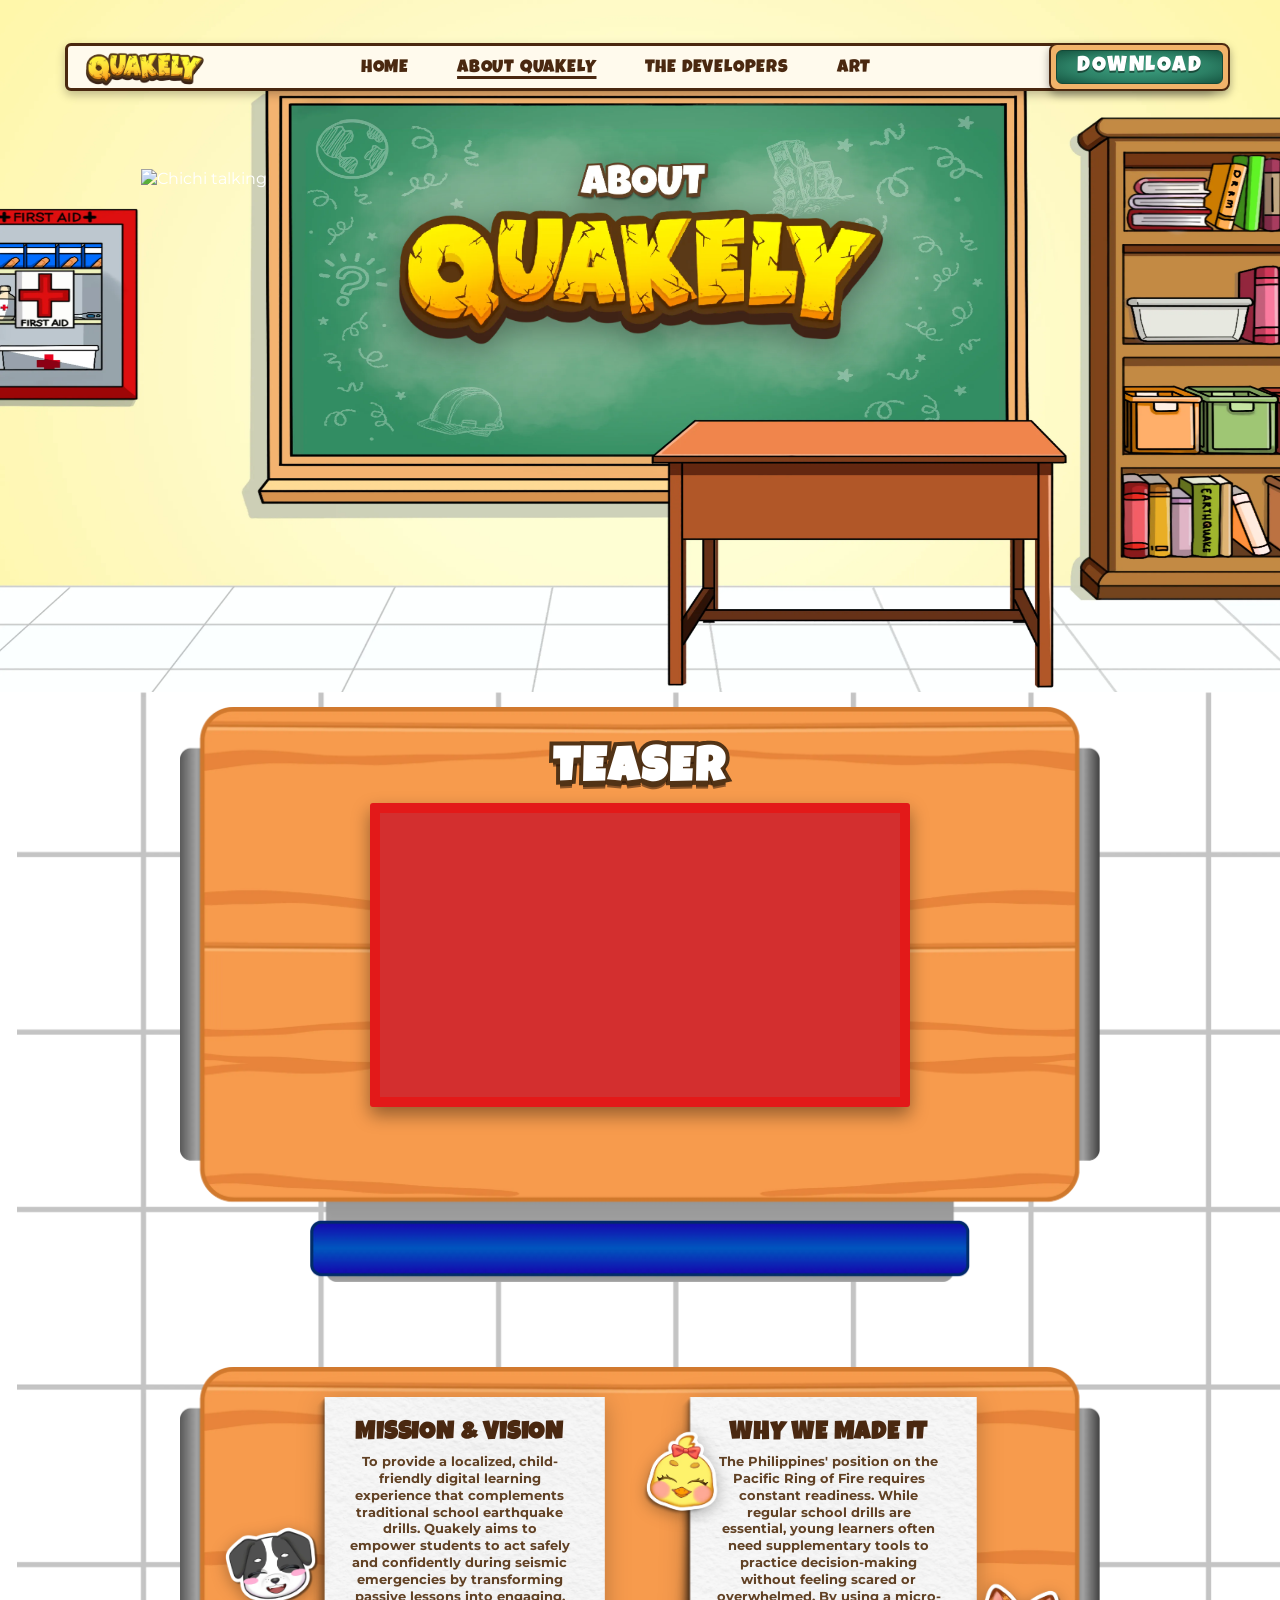
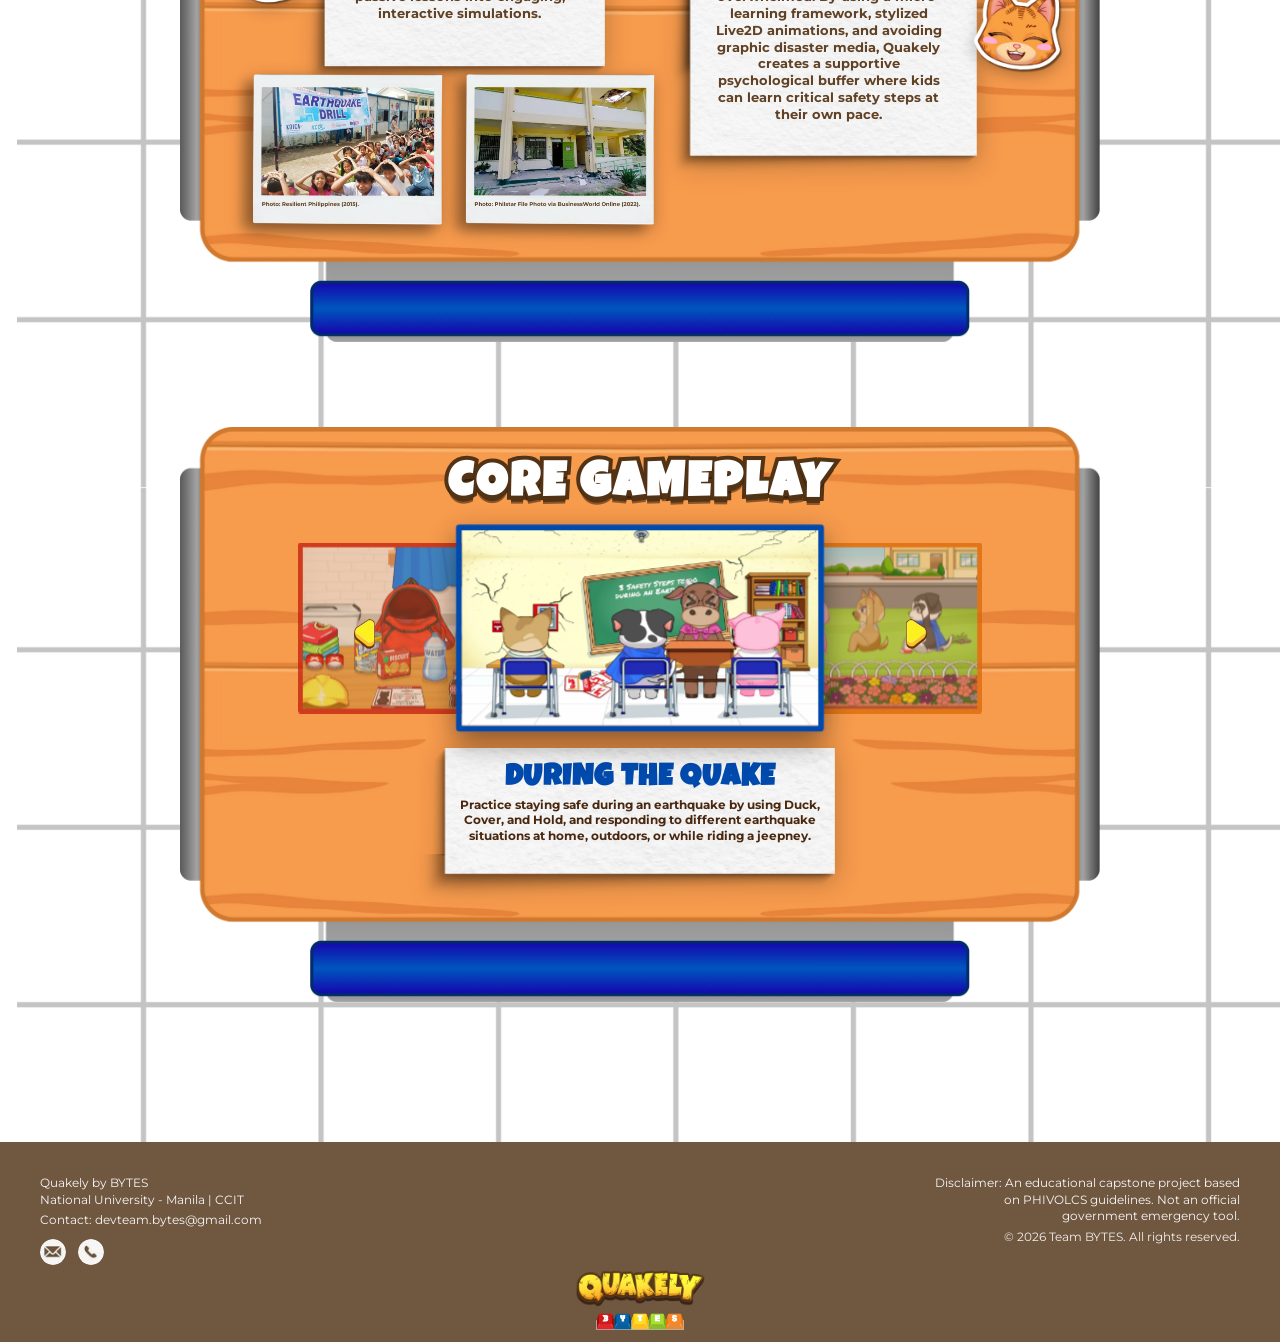
==== Quakely_Turnover/about.html @ 91055a4f "Flatten directory for turnover deployment" ====
<!doctype html>
<html lang="en">
  <head>
    <link rel="preload" as="image" href="About Assets/ABT FULL ART 4.webp" />
    <meta charset="utf-8" />
    <meta
      name="viewport"
      content="width=device-width, initial-scale=1.0, maximum-scale=1.0, user-scalable=no"
    />
    <title>About Quakely - Earthquake Safety Hero</title>
    <link rel="icon" type="image/png" href="Q LOGO 2.png" />

    <meta property="og:title" content="Learn more about Quakely!" />
    <meta
      property="og:image"
      content="https://quakelywebsite.vercel.app/Home%20Assets/HOME%20FULL%20ART%202.webp"
    />
    <meta
      property="og:url"
      content="https://quakelywebsite.vercel.app/about.html"
    />
    <meta property="og:type" content="website" />

    <link href="https://fonts.googleapis.com" rel="preconnect" />
    <link crossorigin="" href="https://fonts.gstatic.com" rel="preconnect" />
    <link
      href="https://fonts.googleapis.com/css2?family=Luckiest+Guy&family=Montserrat:ital,wght@0,400;0,500;0,700;0,800;1,400&display=swap"
      rel="stylesheet"
    />
    <link href="styles/about.css" rel="stylesheet" />
    <style>
      /* Nav logo + links hover */
      .nav-logo {
        display: inline-block;
        transition:
          translate 0.25s ease,
          filter 0.25s ease;
      }

      .nav-logo:hover {
        translate: 0 -2px;
        filter: brightness(1.08) drop-shadow(0 4px 10px rgba(0, 0, 0, 0.15));
      }

      .nav-links a {
        display: inline-block;
        transition:
          translate 0.2s ease,
          filter 0.2s ease;
      }

      .nav-links a:hover {
        translate: 0 -2px;
        filter: brightness(1.15);
      }

      .btn-download {
        display: inline-block;
        transition:
          translate 0.2s ease,
          filter 0.2s ease;
      }

      .btn-download:hover {
        translate: 0 -3px;
        filter: brightness(1.1);
      }

      /* Hero About logo hover (Chichi gif excluded) */
      .hero-abt-logo {
        position: relative;
        z-index: 2;
        cursor: pointer;
        transition:
          translate 0.25s ease,
          filter 0.25s ease;
      }

      .hero-abt-logo:hover {
        translate: 0 -4px;
        filter: brightness(1.08) drop-shadow(0 8px 18px rgba(0, 0, 0, 0.2));
      }

      /* Teaser video container hover */
      .red-video-container {
        transition:
          translate 0.25s ease,
          filter 0.25s ease;
        cursor: pointer;
      }

      .red-video-container:hover {
        translate: 0 -4px;
        filter: brightness(1.05) drop-shadow(0 8px 16px rgba(0, 0, 0, 0.2));
      }

      /* Mascot stickers hover */
      .sticker-paopao,
      .sticker-chichi,
      .sticker-ningning {
        transition:
          translate 0.25s ease,
          filter 0.25s ease;
        cursor: pointer;
      }

      .sticker-paopao:hover,
      .sticker-chichi:hover,
      .sticker-ningning:hover {
        translate: 0 -5px;
        filter: brightness(1.08) drop-shadow(0 6px 14px rgba(0, 0, 0, 0.18));
      }

      /* Paper cards hover (Mission/Vision, Why We Made It, Gameplay paper) */
      .paper-card,
      .gameplay-paper-wrapper {
        transition:
          translate 0.25s ease,
          filter 0.25s ease;
      }

      .paper-card:hover,
      .gameplay-paper-wrapper:hover {
        translate: 0 -4px;
        filter: brightness(1.04) drop-shadow(0 8px 16px rgba(0, 0, 0, 0.15));
      }

      /* Polaroid photos hover */
      .polaroids-row img {
        transition:
          translate 0.25s ease,
          filter 0.25s ease;
        cursor: pointer;
      }

      .polaroids-row img:hover {
        translate: 0 -4px;
        filter: brightness(1.06) drop-shadow(0 6px 12px rgba(0, 0, 0, 0.18));
      }

      /* Carousel arrows - press/keyboard feedback instead of hover (works on touch too) */
      .carousel-btn {
        transition:
          translate 0.15s ease,
          filter 0.15s ease;
      }

      /* Carousel cards - persistent highlight on the active card, press feedback on tap */
      .carousel-card {
        transition:
          transform 0.25s ease,
          box-shadow 0.25s ease;
        cursor: pointer;
      }

      .carousel-card:focus-visible {
        outline: 3px solid #ffd000;
        outline-offset: 2px;
      }

      /* Contact icons hover */
      .contact-icon-circle {
        transition:
          translate 0.2s ease,
          filter 0.2s ease;
      }

      .contact-icon-circle:hover {
        translate: 0 -3px;
        filter: brightness(1.1) drop-shadow(0 4px 8px rgba(0, 0, 0, 0.15));
      }
    </style>
  </head>
  <body>
    <div class="page-wrapper">
      <!-- Top Section -->
      <section class="section-art">
        <header class="navbar">
          <a class="nav-logo" href="index.html">
            <img
              alt="Quakely Logo"
              height="356"
              src="Home Assets/Quakely Primary Logo.webp"
              width="2000"
            />
          </a>
          <button aria-expanded="false" aria-label="Menu" id="resp-nav-toggle">
            ☰
          </button>

          <ul class="nav-links">
            <li><a href="index.html">HOME</a></li>
            <li><a class="active" href="about.html">ABOUT QUAKELY</a></li>
            <li><a href="devs.html">THE DEVELOPERS</a></li>
            <li><a href="art.html">ART</a></li>
            <li class="nav-download-item">
              <a class="btn-download" href="download.html">
                <span>DOWNLOAD</span>
              </a>
            </li>
          </ul>
        </header>
        <div class="hero-content-stage">
          <img
            alt="About Quakely Logo"
            class="hero-abt-logo"
            height="563"
            src="About Assets/ABT LOGO.webp"
            width="1369"
          />
          <img
            class="hero-chick-gif desktop-only"
            src="About Assets/chichi_point_talk.gif"
            alt="Chichi talking"
            width="720"
            height="1280"
          />
        </div>
      </section>
      <!--Floor Background -->
      <main class="floor-section">
        <!-- Table 1: Teaser Section -->
        <div class="table-board-unit">
          <img
            alt="Table and Chair Board"
            class="table-chair-bg"
            height="2369"
            loading="lazy"
            src="About Assets/TABLE AND CHAIR.webp"
            width="3791"
          />
          <div class="board-overlay-content">
            <h2 class="section-board-title title-teaser">TEASER</h2>
            <div class="red-video-container">
              <iframe
                loading="lazy"
                allow="
                  accelerometer;
                  autoplay;
                  clipboard-write;
                  encrypted-media;
                  gyroscope;
                  picture-in-picture;
                  web-share;
                "
                allowfullscreen=""
                frameborder="0"
                src="https://www.youtube.com/embed/n-upKyNUd9M"
                style="display: block; width: 100%; height: 100%; border: 0"
                title="Quakely Teaser"
              ></iframe>
            </div>
          </div>
        </div>
        <!-- Table 2 -->
        <div class="table-board-unit">
          <img
            alt="Table and Chair Board"
            class="table-chair-bg"
            height="2369"
            loading="lazy"
            src="About Assets/TABLE AND CHAIR.webp"
            width="3791"
          />
          <div class="board-overlay-content" style="padding-top: 20px">
            <div class="papers-layout-wrapper">
              <img
                alt="Paopao Mascot"
                class="sticker-paopao"
                height="572"
                loading="lazy"
                src="About Assets/PAOPAO STICKER.webp"
                width="591"
              />
              <img
                alt="Chichi Mascot"
                class="sticker-chichi"
                height="563"
                loading="lazy"
                src="About Assets/CHICHI STICKER.webp"
                width="569"
              />
              <img
                alt="Ningning Mascot"
                class="sticker-ningning"
                height="578"
                loading="lazy"
                src="About Assets/NINGNING STICKER.webp"
                width="575"
              />
              <div class="left-paper-column">
                <div class="paper-card">
                  <img
                    alt="Mission and Vision"
                    class="paper-short-img"
                    height="1266"
                    loading="lazy"
                    src="About Assets/WHITE PAPER SHORT.webp"
                    width="1266"
                  />
                  <div class="paper-text-overlay overlay-left">
                    <h3 class="paper-heading">MISSION & VISION</h3>
                    <p class="paper-text">
                      To provide a localized, child-friendly digital learning
                      experience that complements traditional school earthquake
                      drills. Quakely aims to empower students to act safely and
                      confidently during seismic emergencies by transforming
                      passive lessons into engaging, interactive simulations.
                    </p>
                  </div>
                </div>
                <div class="polaroids-row">
                  <img
                    alt="Earthquake Drill"
                    height="747"
                    loading="lazy"
                    src="About Assets/POLA 2.webp"
                    width="900"
                  />
                  <img
                    alt="Drill Photo"
                    height="747"
                    loading="lazy"
                    src="About Assets/POLA 1.webp"
                    width="900"
                  />
                </div>
              </div>
              <div class="right-paper-column">
                <div class="paper-card">
                  <img
                    alt="Why We Made It"
                    class="paper-long-img"
                    height="1672"
                    loading="lazy"
                    src="About Assets/WHITE PAPER LONG.webp"
                    width="1266"
                  />
                  <div class="paper-text-overlay overlay-right">
                    <h3 class="paper-heading">WHY WE MADE IT</h3>
                    <p class="paper-text">
                      The Philippines' position on the Pacific Ring of Fire
                      requires constant readiness. While regular school drills
                      are essential, young learners often need supplementary
                      tools to practice decision-making without feeling scared
                      or overwhelmed. By using a micro-learning framework,
                      stylized Live2D animations, and avoiding graphic disaster
                      media, Quakely creates a supportive psychological buffer
                      where kids can learn critical safety steps at their own
                      pace.
                    </p>
                  </div>
                </div>
              </div>
            </div>
          </div>
        </div>
        <!-- Table 3 -->
        <div class="table-board-unit">
          <img
            alt="Table and Chair Board"
            class="table-chair-bg"
            height="2369"
            loading="lazy"
            src="About Assets/TABLE AND CHAIR.webp"
            width="3791"
          />
          <div class="board-overlay-content">
            <h2 class="section-board-title title-gameplay">CORE GAMEPLAY</h2>
            <div class="gameplay-carousel-container">
              <button
                aria-label="Previous Slide"
                class="carousel-btn btn-prev"
                onclick="prevSlide()"
              >
                <img
                  alt="Previous"
                  class="arrow-img arrow-prev-img"
                  height="2160"
                  loading="lazy"
                  src="About Assets/Arrow.webp"
                  width="3840"
                />
              </button>
              <button
                aria-label="Next Slide"
                class="carousel-btn btn-next"
                onclick="nextSlide()"
              >
                <img
                  alt="Next"
                  class="arrow-img arrow-next-img"
                  height="2160"
                  loading="lazy"
                  src="About Assets/Arrow.webp"
                  width="3840"
                />
              </button>
              <div class="carousel-cards-stage">
                <div
                  class="carousel-card card-before prev"
                  onclick="setSlide(0)"
                >
                  <img
                    alt="Before the Quake"
                    height="4681"
                    loading="lazy"
                    src="About Assets/BEFORE CORE.webp"
                    width="10418"
                  />
                </div>
                <div
                  class="carousel-card card-during active"
                  onclick="setSlide(1)"
                >
                  <img
                    alt="During the Quake"
                    height="4684"
                    loading="lazy"
                    src="About Assets/DURING CORE.webp"
                    width="10421"
                  />
                </div>
                <div
                  class="carousel-card card-after next"
                  onclick="setSlide(2)"
                >
                  <img
                    alt="After the Quake"
                    height="886"
                    loading="lazy"
                    src="About Assets/AFTER CORE.webp"
                    width="1917"
                  />
                </div>
              </div>
              <div class="gameplay-paper-wrapper">
                <img
                  alt="Paper Container"
                  class="paper-very-short-img"
                  height="625"
                  loading="lazy"
                  src="About Assets/WHITE PAPER VERY SHORT.webp"
                  width="1719"
                />
                <div class="gameplay-text-overlay">
                  <h3
                    class="gameplay-title title-color-during"
                    id="carousel-title"
                  >
                    DURING THE QUAKE
                  </h3>
                  <p class="gameplay-desc" id="carousel-desc">
                    Learn how to pack an emergency Go Bag, familiarize yourself
                    with a First Aid kit, and spot dangerous hazards in your
                    living room, kitchen, and classroom.
                  </p>
                </div>
              </div>
            </div>
          </div>
        </div>
      </main>
      <!-- Footer -->
      <footer class="footer">
        <div class="footer-inner">
          <div class="footer-columns">
            <div class="footer-left">
              <p>Quakely by BYTES</p>
              <p>National University - Manila | CCIT</p>
              <p style="margin-top: 4px">
                Contact:
                <a
                  class="email-link"
                  href="https://mail.google.com/mail/?view=cm&fs=1&to=devteam.bytes@gmail.com"
                  rel="noopener noreferrer"
                  target="_blank"
                >
                  devteam.bytes@gmail.com
                </a>
              </p>
              <div class="contact-icons-row">
                <a
                  class="contact-icon-circle"
                  href="https://mail.google.com/mail/?view=cm&fs=1&to=devteam.bytes@gmail.com"
                  rel="noopener noreferrer"
                  target="_blank"
                  title="Compose Email in Gmail"
                >
                  <img
                    alt="Email"
                    height="30"
                    loading="lazy"
                    src="Home Assets/EMAIL ICON.webp"
                    width="30"
                  />
                </a>
                <a
                  class="contact-icon-circle"
                  href="tel:+639991867943"
                  title="Call Us"
                >
                  <img
                    alt="Phone"
                    height="30"
                    loading="lazy"
                    src="Home Assets/PHONE ICON.webp"
                    width="30"
                  />
                </a>
              </div>
            </div>
            <div class="footer-right">
              <p style="padding-bottom: 4px">
                Disclaimer: An educational capstone project based<br />
                on PHIVOLCS guidelines. Not an official<br />
                government emergency tool.
              </p>
              <p class="copyright">© 2026 Team BYTES. All rights reserved.</p>
            </div>
          </div>
          <div class="footer-center">
            <div class="footer-logos">
              <img
                alt="Quakely Logo"
                class="quakely-logo"
                height="356"
                src="Home Assets/Quakely Primary Logo.webp"
                width="2000"
              />
              <img
                alt="BYTES Logo"
                class="bytes-logo"
                height="606"
                src="Home Assets/BYTES logo transp bg.webp"
                width="2686"
              />
            </div>
          </div>
        </div>
      </footer>
    </div>
    <!-- Scripts -->
    <script>
      function togglePlay(container) {
        const video = container.querySelector("video");
        if (video) {
          if (video.paused) {
            video.play();
          } else {
            video.pause();
          }
        }
      }

      const slidesData = [
        {
          title: "BEFORE THE QUAKE",
          desc: "Prepare for an earthquake by packing essential supplies, securing dangerous objects at home and school, and identifying important safety equipment through interactive preparation tasks.",
          titleClass: "title-color-before",
        },
        {
          title: "DURING THE QUAKE",
          desc: "Practice staying safe during an earthquake by using Duck, Cover, and Hold, and responding to different earthquake situations at home, outdoors, or while riding a jeepney.",
          titleClass: "title-color-during",
        },
        {
          title: "AFTER THE QUAKE",
          desc: "Learn what to do after an earthquake by using emergency supplies, treating injuries, calling for help, clearing safe paths, and helping others evacuate while staying alert for aftershocks.",
          titleClass: "title-color-after",
        },
      ];

      let currentIndex = 1;
      let hasScrolledCarousel = false;

      function updateCarousel(cards, titleElem, descElem) {
        cards.forEach((card, index) => {
          card.classList.remove("active", "prev", "next");

          if (index === currentIndex) {
            card.classList.add("active");
          } else if (
            index ===
            (currentIndex - 1 + slidesData.length) % slidesData.length
          ) {
            card.classList.add("prev");
          } else {
            card.classList.add("next");
          }
        });

        const containers = document.querySelectorAll(".table-board-unit");
        containers.forEach((container) => {
          if (container.querySelector(".active")) {
            container.classList.add("has-active-child");
          } else {
            container.classList.remove("has-active-child");
          }
        });

        if (titleElem && descElem) {
          titleElem.textContent = slidesData[currentIndex].title;
          descElem.textContent = slidesData[currentIndex].desc;
          titleElem.className = `gameplay-title ${slidesData[currentIndex].titleClass}`;
        }
        const paperWrapper = document.querySelector(".gameplay-paper-wrapper");
        if (paperWrapper) {
          paperWrapper.style.display = "";
        }
      }

      document.addEventListener("DOMContentLoaded", () => {
        const cards = document.querySelectorAll(".carousel-card");
        const titleElem = document.getElementById("carousel-title");
        const descElem = document.getElementById("carousel-desc");
        const btnPrev = document.querySelector(".btn-prev");
        const btnNext = document.querySelector(".btn-next");
        const carouselContainer = document.querySelector(
          ".gameplay-carousel-container",
        );

        if (!cards.length) return;

        let isAnimating = false;
        const animationLockTime = 350; // matches transition duration to prevent spam taps

        const handleNext = () => {
          if (isAnimating) return;
          isAnimating = true;
          hasScrolledCarousel = true;
          currentIndex = (currentIndex + 1) % slidesData.length;
          updateCarousel(cards, titleElem, descElem);
          setTimeout(() => {
            isAnimating = false;
          }, animationLockTime);
        };

        const handlePrev = () => {
          if (isAnimating) return;
          isAnimating = true;
          hasScrolledCarousel = true;
          currentIndex =
            (currentIndex - 1 + slidesData.length) % slidesData.length;
          updateCarousel(cards, titleElem, descElem);
          setTimeout(() => {
            isAnimating = false;
          }, animationLockTime);
        };

        if (btnNext) btnNext.addEventListener("click", handleNext);
        if (btnPrev) btnPrev.addEventListener("click", handlePrev);

        cards.forEach((card) => {
          card.addEventListener("click", () => {
            if (isAnimating) return;
            isAnimating = true;
            hasScrolledCarousel = true;
            const idx = parseInt(card.getAttribute("data-index"), 10);
            if (!isNaN(idx)) {
              currentIndex = idx;
              updateCarousel(cards, titleElem, descElem);
            }
            setTimeout(() => {
              isAnimating = false;
            }, animationLockTime);
          });
        });

        // Touch event handling with passive options to prevent memory/performance leaks
        let touchStartX = 0;
        let touchEndX = 0;

        const handleTouchStart = (e) => {
          touchStartX = e.changedTouches[0].screenX;
        };

        const handleTouchEnd = (e) => {
          if (isAnimating) return;
          touchEndX = e.changedTouches[0].screenX;
          const diff = touchStartX - touchEndX;
          if (Math.abs(diff) > 50) {
            if (diff > 0) handleNext();
            else handlePrev();
          }
        };

        if (carouselContainer) {
          carouselContainer.addEventListener("touchstart", handleTouchStart, {
            passive: true,
          });
          carouselContainer.addEventListener("touchend", handleTouchEnd, {
            passive: true,
          });
        }

        updateCarousel(cards, titleElem, descElem);
        window.addEventListener("resize", () =>
          updateCarousel(cards, titleElem, descElem),
        );
      });

      // Responsive Navbar Toggle
      const navToggle = document.getElementById("resp-nav-toggle");
      const navbar = document.querySelector(".navbar");
      if (navToggle && navbar) {
        navToggle.addEventListener("click", () => {
          const isExpanded = navToggle.getAttribute("aria-expanded") === "true";
          navToggle.setAttribute("aria-expanded", !isExpanded);
          navbar.classList.toggle("resp-open");
        });
      }
    </script>
  </body>
</html>
---- Quakely_Turnover/styles/about.css ----
:root {
  --primary-yellow: #ffd200;
  --text-brown: #4a2810;
  --nav-bg: #fffaed;
  --nav-border: #91532b;
  --btn-orange-border: #f1b36a;
}

* {
  box-sizing: border-box;
  margin: 0;
  padding: 0;
}

body {
  font-family: "Montserrat", sans-serif;
  color: #ffffff;
  background-color: #ffffff;
  overflow-x: hidden;
}
html,
body {
  width: 100%;
  max-width: 100%;
  margin: 0;
  padding: 0;
  overflow-x: hidden;
  overscroll-behavior-x: none;
}
.page-wrapper {
  position: relative;
  width: 100%;
  display: flex;
  flex-direction: column;
  align-items: center;
  background-color: #ffffff;
}

/* TOP SECTION */
.section-art {
  position: relative;
  width: 100%; /* Changed from 105% to eliminate horizontal scroll */
  aspect-ratio: 16 / 9; /* Locks container proportions to background artwork */
  height: auto;
  min-height: auto;
  background-image: url("../About Assets/ABT FULL ART 4.webp");
  background-position: center top;
  background-repeat: no-repeat;
  background-size: 100% 100%; /* Stretches background 1:1 with container box */
  display: flex;
  flex-direction: column;
  align-items: center;
  padding: 20px 0 0 0;
}

.hero-content-stage {
  position: absolute;
  top: 0;
  left: 0;
  width: 100%;
  height: 100%;
  pointer-events: none;
}

/* ABT LOGO */
.hero-abt-logo {
  position: absolute;
  top: clamp(
    280px,
    34vw,
    420px
  ); /* Scales dynamically with viewport width changes */
  left: 50%;
  transform: translate(-50%, -50%);
  width: clamp(240px, 32vw, 500px);
  max-width: 500px;
  height: auto;
  display: block;
  z-index: 5;
  filter: drop-shadow(0 8px 16px rgba(0, 0, 0, 0.35));
}

.hero-chick-gif {
  position: absolute;
  bottom: 5%; /* Locks feet directly to the white tile seam */
  left: 11%; /* Horizontal placement */
  width: 25%; /* Scales fluidly with container width */
  max-width: 420px; /* Prevents oversized sprite on 4K/wide PC screens */
  min-width: 220px; /* Prevents shrinking too small on 13" MacBooks */
  height: auto;
  z-index: 5;
  transform: none;
}

.hero-bg-art {
  width: 100%;
  height: auto;
  display: block;
}

.navbar {
  position: relative;
  width: calc(100vw - 48px);
  max-width: 1380px;
  margin-top: 3vh;
  height: 48px;
  background-color: var(--nav-bg);
  border: 3px solid var(--text-brown);
  border-radius: 6px;
  display: flex;
  justify-content: center;
  align-items: center;
  padding: 0;
  box-shadow: 0 4px 10px rgba(0, 0, 0, 0.25);
  z-index: 30;
  box-sizing: border-box;
}

.nav-logo {
  position: absolute;
  left: -22px;
  top: 50%;
  transform: translateY(-45%);
  display: flex;
  align-items: center;
  z-index: 12;
}

.nav-logo img {
  height: 35px;
  width: auto;
  display: block;
  pointer-events: none;
}

.nav-links {
  display: flex;
  list-style: none;
  align-items: center;
  gap: 85px;
  margin: 0 auto;
}

.nav-links a {
  text-decoration: none;
  color: var(--text-brown);
  font-family: "Luckiest Guy", cursive;
  font-size: 20px;
  letter-spacing: 0.8px;
  text-transform: uppercase;
  transition: opacity 0.2s ease;
}

.nav-links a:hover {
  opacity: 0.8;
}

.nav-links a.active {
  text-decoration: underline;
  text-decoration-thickness: 3px;
  text-underline-offset: 4px;
}

/* Target only text links so the download button is not affected */
.nav-links > li > a:hover,
.nav-links a:not(.btn-download):hover {
  opacity: 0.8;
}

.btn-download {
  position: absolute;
  right: -18px;
  top: 50%;
  transform: translateY(-50%);
  z-index: 12;
  display: inline-flex;
  align-items: center;
  justify-content: center;
  text-decoration: none;
  cursor: pointer;
  background-color: var(--btn-orange-border);
  border: 2.5px solid var(--text-brown);
  border-radius: 8px;
  padding: 5px;
  box-shadow: 0 4px 8px rgba(0, 0, 0, 0.35);
  transition:
    filter 0.2s ease,
    box-shadow 0.2s ease;
}

/* Maintain full opacity, brightness lift, and layout alignment without shifting transform */
.btn-download:hover,
.btn-download:hover span {
  opacity: 1 !important;
  filter: brightness(1.08);
}

.btn-download span {
  display: block;
  background: radial-gradient(
    ellipse at center,
    #3ea383 0%,
    #2c8065 60%,
    #165541 100%
  );
  border: 1.5px solid #144937;
  border-radius: 6px;
  padding: 6px 26px;
  color: #ffffff;
  font-family: "Luckiest Guy", cursive;
  font-size: 26px;
  letter-spacing: 1.5px;
  text-transform: uppercase;
  text-shadow: 0 2px 0px rgba(0, 0, 0, 0.45);
}

.btn-download:active {
  transform: translateY(calc(-50% + 2px));
}

/* FLOOR BACKGROUND & TABLE AND CHAIR STACK */
.floor-section {
  position: relative;
  width: 109%;
  background-color: #ffffff;
  background-image: url("../About Assets/FLOOR BACKGROUND.webp");
  background-position: calc(50% + 75px) top;
  background-repeat: repeat-y;
  background-size: 100% auto;
  display: flex;
  flex-direction: column;
  align-items: center;
  margin-top: -28px;
  padding: 0 20px 140px 20px;
  gap: 70px;
  z-index: 2;
}

.table-board-unit {
  position: relative;
  width: 100%;
  max-width: 1050px;
  margin-top: 15px;
  display: flex;
  justify-content: center;
  align-items: center;
}

.table-chair-bg {
  width: 100%;
  height: auto;
  display: block;
}

.board-overlay-content {
  position: absolute;
  top: 0;
  left: 0;
  width: 100%;
  height: 100%;
  display: flex;
  flex-direction: column;
  align-items: center;
  padding-top: 30px;
  box-sizing: border-box;
}

.section-board-title {
  font-family: "Luckiest Guy", cursive;
  font-size: clamp(38px, 4.5vw, 62px);
  color: #ffffff;
  letter-spacing: 3px;
  -webkit-text-stroke: 8px #523316;
  paint-order: stroke fill;
  text-shadow:
    0 2px 0 #523316,
    0 4px 0 #523316,
    0 6px 0 #523316,
    0 8px 0 rgba(34, 14, 3, 0.5);
  margin-bottom: 15px;
}

.title-teaser {
  position: relative;
  top: 10px;
  left: 0px;
}

.title-gameplay {
  position: relative;
  top: 5px;
  left: 0px;
}

.red-video-container {
  position: relative;
  width: 68%;
  max-width: 640px;
  aspect-ratio: 16 / 9;
  background-color: #d32f2f;
  border: 10px solid #e31919;
  border-radius: 3px;
  box-shadow: 0 8px 18px rgba(0, 0, 0, 0.4);
  overflow: hidden;
  display: flex;
  justify-content: center;
  align-items: center;
  cursor: pointer;
  margin-top: 15px;
  transition:
    transform 0.3s ease,
    box-shadow 0.3s ease;
}

.red-video-container:hover {
  transform: translateY(-6px) scale(1.02);
  box-shadow: 0 15px 25px rgba(0, 0, 0, 0.5);
}

.red-video-container video {
  width: 100%;
  height: 100%;
  object-fit: cover;
  display: block;
}

/* MIDDLE TABLE */
.papers-layout-wrapper {
  position: relative;
  width: 82%;
  max-width: 820px;
  display: flex;
  justify-content: space-between;
  align-items: flex-start;
  gap: 28px;
  margin-top: 10px;
}

.left-paper-column {
  position: relative;
  width: 40%;
  display: flex;
  flex-direction: column;
  align-items: center;
  gap: 20px;
  transform: translateX(40px);
}

.right-paper-column {
  position: relative;
  width: 41%;
  display: flex;
  flex-direction: column;
  align-items: center;
  transform: translateX(-40px);
}

.paper-card {
  position: relative;
  width: 100%;
  background: transparent;
  box-shadow: none;
  display: flex;
  justify-content: center;
  align-items: center;
}

.paper-short-img {
  width: 100%;
  height: 330px;
  display: block;
  filter: drop-shadow(0 6px 12px rgba(0, 0, 0, 0.25));
}

.paper-long-img {
  width: 100%;
  height: 440px;
  display: block;
  filter: drop-shadow(0 6px 12px rgba(0, 0, 0, 0.25));
}

.paper-text-overlay {
  position: absolute;
  top: 0;
  left: 0;
  width: 100%;
  height: 100%;
  display: flex;
  flex-direction: column;
  align-items: center;
  text-align: center;
  box-sizing: border-box;
}

.overlay-left {
  padding: 30px 32px 16px 46px;
  top: 0px;
  left: 0px;
}

.overlay-right {
  padding: 30px 32px 16px 50px;
  top: 0px;
  left: 0px;
}

.paper-heading {
  font-family: "Luckiest Guy", cursive;
  font-size: 30px;
  color: #4a2810;
  letter-spacing: 0.8px;
  margin-bottom: 8px;
  text-transform: uppercase;
}

.paper-text {
  font-family: "Montserrat", sans-serif;
  font-size: 14px;
  font-weight: 700;
  color: #614124;
  line-height: 1.4;
  width: 92%;
  margin: 0 auto;
}

.polaroids-row {
  position: relative;
  top: -40px;
  left: -10px;
  display: flex;
  justify-content: center;
  align-items: center;
  width: 100%;
  gap: 1px;
}

.polaroids-row img {
  width: 75%;
  height: 215px;
  display: block;
  object-fit: cover;
  flex-shrink: 0;
  filter: drop-shadow(0 4px 8px rgba(0, 0, 0, 0.25));
  position: relative;
  transition:
    transform 0.3s ease,
    filter 0.3s ease;
}

.polaroids-row img:hover {
  transform: translateY(-10px) scale(1.05) rotate(3deg);
  filter: drop-shadow(0 12px 20px rgba(0, 0, 0, 0.4));
  z-index: 10;
}

.polaroids-row img + img {
  margin-left: -15px;
}

/* Mascot Stickers */
.sticker-paopao {
  position: absolute;
  top: 110px;
  left: -38px;
  width: 150px;
  height: auto;
  z-index: 10;
  filter: drop-shadow(0 4px 8px rgba(0, 0, 0, 0.3));
  transform: rotate(0deg);
  transition: transform 0.3s cubic-bezier(0.175, 0.885, 0.32, 1.275);
}

.sticker-paopao:hover {
  transform: rotate(8deg) scale(1.1);
}

.sticker-chichi {
  position: absolute;
  top: 40px;
  left: 48%;
  transform: translateX(-30%);
  width: 150px;
  height: auto;
  z-index: 10;
  filter: drop-shadow(0 4px 8px rgba(0, 0, 0, 0.3));
  transform: rotate(0deg);
  transition: transform 0.3s cubic-bezier(0.175, 0.885, 0.32, 1.275);
}

.sticker-chichi:hover {
  transform: rotate(-8deg) scale(1.1);
}

.sticker-ningning {
  position: absolute;
  bottom: 200px;
  right: -40px;
  width: 150px;
  height: auto;
  z-index: 10;
  filter: drop-shadow(0 4px 8px rgba(0, 0, 0, 0.3));
  transform: rotate(0deg);
  transition: transform 0.3s cubic-bezier(0.175, 0.885, 0.32, 1.275);
}

.sticker-ningning:hover {
  transform: rotate(-8deg) scale(1.1);
}

/* Core Gameplay Carousel */
.gameplay-carousel-container {
  position: relative;
  width: 100%;
  max-width: 820px;
  display: flex;
  flex-direction: column;
  align-items: center;
  margin-top: 5px;
}

.carousel-cards-stage {
  position: relative;
  width: 100%;
  height: 250px;
  display: flex;
  justify-content: center;
  align-items: center;
}

.carousel-card {
  position: absolute;
  width: 48%;
  max-width: 380px;
  aspect-ratio: 16 / 9;
  border-radius: 3px;
  overflow: hidden;
  transition: all 0.4s cubic-bezier(0.25, 1, 0.5, 1);
  cursor: pointer;
  user-select: none;
  will-change: transform; /* Added for GPU optimization[cite: 7] */
}

.carousel-card img {
  width: 100%;
  height: 100%;
  object-fit: cover;
  display: block;
}

.carousel-card.card-before {
  border: 5px solid #d81e0f;
}
.carousel-card.card-during {
  border: 5px solid #004aad;
}
.carousel-card.card-after {
  border: 5px solid #f27508;
}

.carousel-card.active {
  transform: translate3d(0, 0, 0) scale(1.15); /* Updated to translate3d[cite: 7] */
  z-index: 5;
  opacity: 1;
  box-shadow: 0 10px 25px rgba(0, 0, 0, 0.45);
}

.carousel-card.prev {
  transform: translate3d(-240px, 0, 0) scale(0.99); /* Updated to translate3d[cite: 7] */
  z-index: 2;
  opacity: 0.75;
  filter: brightness(0.9);
}

.carousel-card.next {
  transform: translate3d(240px, 0, 0) scale(0.99); /* Updated to translate3d[cite: 7] */
  z-index: 2;
  opacity: 0.75;
  filter: brightness(0.9);
}

.carousel-btn {
  position: absolute;
  top: 30%;
  transform: translateY(-50%);
  background: transparent !important;
  border: none !important;
  outline: none !important;
  box-shadow: none !important;
  -webkit-tap-highlight-color: transparent;
  width: 48px;
  height: 48px;
  display: flex;
  align-items: center;
  justify-content: center;
  cursor: pointer;
  z-index: 10;
  padding: 0;
  transition:
    transform 0.15s ease,
    filter 0.2s ease;
}
.carousel-btn,
.carousel-card {
  touch-action: manipulation;
}
.carousel-btn.btn-prev {
  left: 140px;
}

.carousel-btn.btn-next {
  right: 140px;
}

.carousel-btn:hover {
  background: transparent !important;
  transform: translateY(-50%) scale(1.15);
  filter: drop-shadow(0 4px 8px rgba(0, 0, 0, 0.4));
}

.carousel-btn:active,
.carousel-btn:focus {
  background: transparent !important;
  border: none !important;
  outline: none !important;
  box-shadow: none !important;
  transform: translateY(-50%) scale(0.95);
}

.arrow-img {
  width: 90px;
  height: auto;
  display: block;
  pointer-events: none;
}

.arrow-prev-img {
  transform: scaleX(-1);
}

.arrow-next-img {
  transform: scaleX(1);
}

.gameplay-paper-wrapper {
  position: relative;
  width: 57%;
  max-width: 480px;
  margin-top: 15px;
  top: -5px;
  left: -15px;
  display: flex;
  justify-content: center;
  align-items: center;
}

.paper-very-short-img {
  width: 100%;
  height: auto;
  min-height: 125px;
  display: block;
  filter: drop-shadow(0 6px 12px rgba(0, 0, 0, 0.25));
}

.gameplay-text-overlay {
  position: absolute;
  top: -20px;
  left: 15px;
  width: 100%;
  height: 100%;
  padding: 16px 20px;
  display: flex;
  flex-direction: column;
  align-items: center;
  justify-content: center;
  text-align: center;
  box-sizing: border-box;
}

.gameplay-title {
  font-family: "Luckiest Guy", cursive;
  font-size: 36px;
  letter-spacing: 1px;
  margin-bottom: 4px;
  text-transform: uppercase;
  transition: color 0.3s ease;
}

.gameplay-title.title-color-before {
  color: #d81e0f;
}
.gameplay-title.title-color-during {
  color: #004aad;
}
.gameplay-title.title-color-after {
  color: #f27508;
}

.gameplay-desc {
  font-family: "Montserrat", sans-serif;
  font-size: 13px;
  font-weight: 700;
  color: #4a2810;
  line-height: 1.35;
  width: 95%;
  margin: 0 auto;
  text-align: center;
}

/* FOOTER */
.footer {
  width: 100%;
  background-color: #705740;
  display: flex;
  justify-content: center;
  align-items: center;
  padding: 33px 0 12px 0;
  z-index: 5;
}

.footer-inner {
  width: 100%;
  max-width: 1300px;
  padding: 0 40px;
  font-size: 12px;
  font-weight: 400;
  font-family: "Montserrat", sans-serif;
}

.footer-columns {
  display: flex;
  justify-content: space-between;
  gap: 30px;
  line-height: 1.4;
  opacity: 0.95;
}

.footer-left {
  text-align: left;
}

.footer-left p {
  margin: 0;
  line-height: 1.4;
}

.email-link {
  color: #ffffff;
  text-decoration: none;
  transition: opacity 0.2s ease;
}

.email-link:visited {
  color: #ffffff;
}

.email-link:hover {
  text-decoration: underline;
  opacity: 0.85;
}

.contact-icons-row {
  display: flex;
  align-items: center;
  gap: 12px;
  margin-top: 10px;
}

.contact-icon-circle {
  width: 26px;
  height: 26px;
  border-radius: 50%;
  display: inline-flex;
  align-items: center;
  justify-content: center;
  overflow: hidden;
  text-decoration: none;
  transition:
    transform 0.2s ease,
    opacity 0.2s ease;
}

.contact-icon-circle:hover {
  transform: translateY(-2px);
  opacity: 0.85;
}

.contact-icon-circle img {
  width: 100%;
  height: 100%;
  object-fit: cover;
  border-radius: 50%;
  display: block;
}

.footer-right {
  text-align: right;
}

.footer-right p {
  margin: 0;
  line-height: 1.4;
}

.footer-center {
  display: flex;
  justify-content: center;
  align-items: center;
  margin-top: 4px;
}

.footer-logos {
  display: inline-flex;
  flex-direction: column;
  align-items: center;
  gap: 3px;
}

.footer-logos img.quakely-logo {
  height: 38px;
  width: auto;
}

.footer-logos img.bytes-logo {
  height: 20px;
  width: auto;
}

.copyright {
  display: block;
  text-align: right;
  margin-top: 14px;
  font-size: 12px;
  opacity: 0.95;
  font-weight: 400;
}

#resp-nav-toggle {
  display: none;
  background: transparent;
  border: none;
  font-size: 28px;
  color: var(--text-brown);
  cursor: pointer;
  padding: 0 10px;
  position: absolute;
  right: 15px;
}

@media (max-width: 1024px) {
  .nav-links {
    gap: 30px;
  }
  .nav-links a {
    font-size: 18px;
  }
  .btn-download span {
    font-size: 20px;
    padding: 5px 15px;
  }
}

/* TABLET */
@media (max-width: 900px) {
  /* HEADER & FOOTER */
  .nav-links {
    display: flex;
    gap: 15px;
    margin: 0 auto;
  }
  .nav-links a {
    font-size: 14px;
  }
  .nav-logo {
    left: 10px;
  }
  .nav-logo img {
    height: 28px;
  }
  .btn-download {
    right: 10px;
  }
  .btn-download span {
    font-size: 14px;
    padding: 4px 10px;
  }

  .footer-columns {
    flex-direction: row;
    text-align: left;
    gap: 30px;
  }
  .contact-icons-row {
    justify-content: flex-start;
  }
  .footer-right {
    text-align: right;
  }
  .copyright {
    text-align: right;
    margin-top: 14px;
  }

  /* ABOUT PAGE SPECIFIC */
  .section-art {
    height: 600px;
    min-height: 600px;
  }
  .hero-abt-logo {
    position: relative !important;
    margin-top: 35px !important;
    top: 30% !important;
    width: 100% !important;
    max-width: 350px !important;
  }
  .hero-chick-gif {
    width: 28% !important;
    bottom: 5%;
    left: 10%;
  }
  .floor-section {
    padding-top: 20px;
  }
  .papers-layout-wrapper {
    flex-direction: row;
    gap: 10px;
  }
  .left-paper-column,
  .right-paper-column {
    width: 50%;
    transform: none;
    margin-bottom: 0px;
  }
  .polaroids-row {
    top: -40px;
    z-index: 5;
  }
  .polaroids-row img {
    height: 130px;
  }
  .sticker-paopao {
    left: -55px;
  }
  .sticker-chichi {
    left: -60px;
  }
  .sticker-ningning {
    right: -85px;
  }
  .red-video-container {
    width: 85%;
  }
  .carousel-card {
    width: 70%;
  }
  .carousel-card.prev {
    transform: translateX(-70px) scale(0.85);
  }
  .carousel-card.next {
    transform: translateX(70px) scale(0.85);
  }
  .gameplay-paper-wrapper {
    width: 85%;
  }
}

/* MOBILE */
@media (max-width: 600px) {
  /* HEADER & FOOTER */
  @media (max-width: 768px) {
    /* 1. Navbar Accordion Setup */
    .navbar {
      position: relative !important;
      width: 90% !important;
      margin: 10px auto 0 auto !important;
      display: flex !important;
      flex-wrap: wrap !important;
      justify-content: space-between !important;
      align-items: center !important;
      padding: 2px 12px !important;
      height: auto !important;
      min-height: 36px !important;
      z-index: 100 !important;
      border-width: 2px !important;
    }

    .nav-logo {
      position: static !important;
      transform: none !important;
      margin: 0 !important;
      margin-left: -20px !important;
    }
    .nav-logo img {
      height: 22px !important;
      width: auto !important;
    }

    #resp-nav-toggle {
      display: block !important;
      position: static !important;
      background: transparent !important;
      border: none !important;
      font-size: 24px !important;
      color: var(--text-brown) !important;
      cursor: pointer !important;
      padding: 0 !important;
      margin: 0 !important;
    }

    .nav-links {
      display: none !important;
    }
    .btn-download {
      display: none !important;
    }

    /* When Hamburger is Clicked */
    .navbar.resp-open {
      padding-bottom: 20px !important;
    }
    .navbar.resp-open .nav-links {
      display: flex !important;
      width: 100% !important;
      flex-direction: column !important;
      gap: 15px !important;
      margin-top: 15px !important;
      order: 3 !important;
    }
    .navbar.resp-open .nav-links a {
      font-size: 18px !important;
    }

    .navbar.resp-open .btn-download {
      display: inline-flex !important;
      position: relative !important;
      top: auto !important;
      right: auto !important;
      transform: none !important;
      margin: 15px auto 0 auto !important;
      order: 4 !important;
    }
    .navbar.resp-open .btn-download span {
      font-size: 20px !important;
      padding: 6px 20px !important;
    }
  }
  .footer-columns {
    flex-direction: column;
    text-align: center;
    gap: 20px;
  }
  .footer-left {
    text-align: center;
  }
  .footer-right {
    text-align: center;
  }
  .contact-icons-row {
    justify-content: center;
  }
  .copyright {
    text-align: center;
    margin-top: 0;
  }
  .footer-center {
    margin-top: 20px;
  }
  .footer-inner {
    padding: 0 20px;
  }

  /* ABOUT PAGE SPECIFIC */
  .section-art {
    height: 420px;
    min-height: 420px;
    background-size: cover;
    background-position: center bottom;
    padding-top: 40px;
  }
  .hero-abt-logo {
    width: 60% !important;
    top: 27% !important;
  }
  .hero-chick-gif {
    position: absolute;
    width: 42%; /* Fits mobile screens proportionally */
    max-width: 240px; /* Keeps it bounded on larger mobile devices */
    min-width: 150px; /* Prevents shrinking too much on small phones */
    height: auto !important; /* Overrides fixed heights to preserve original proportions */
    object-fit: contain !important; /* Prevents any image stretching or cropping */
    bottom: 8% !important; /* Aligns feet with the floor line on mobile */
    left: 0; /* Adjusts horizontal positioning */
    transform: none; /* Removes hardcoded scale/translate distortions */
  }

  /* NOTE: the rules below were previously leaking outside this mobile
     media query (a closing brace was placed too early), which caused
     the fixed-height, cropped table/chair image sizing meant for phones
     to incorrectly apply on tablet and desktop too. They are now
     correctly scoped to mobile only (max-width: 600px), matching their
     original intent and leaving mobile display unchanged. */
  .floor-section {
    width: 100%;
    background-position: center top;
    padding-bottom: 240px;
  }
  .section-board-title {
    font-size: 24px;
    margin-bottom: 5px;
    -webkit-text-stroke: 5px #523316; /* Thinner stroke for mobile */
    text-shadow:
      0 1px 0 #523316,
      0 2px 0 rgba(34, 14, 3, 0.5); /* Scaled-down shadow for mobile */
  }
  .title-teaser {
    position: relative;
    top: 10px;
  }
  .red-video-container {
    width: 95%;
    margin-top: 40px;
  }

  .table-chair-bg {
    height: 420px;
    object-fit: cover;
    object-position: center top;
    border-radius: 10px;
  }
  .floor-section .table-board-unit:nth-of-type(2) .table-chair-bg {
    height: 450px;
  }

  .papers-layout-wrapper {
    flex-direction: row;
    gap: 6px;
    transform: none;
    margin-top: 10px;
    align-items: flex-start;
    padding-bottom: 120px;
  }
  .left-paper-column,
  .right-paper-column {
    width: 50%;
    transform: none;
    position: static;
  }
  .paper-short-img,
  .paper-long-img {
    height: 230px;
    object-fit: fill;
  }
  .paper-heading {
    font-size: 13px;
    margin-bottom: 2px;
    text-align: center;
  }
  .paper-text {
    font-size: 8px;
    line-height: 1;
    width: 95%;
    margin: 0 auto;
    text-align: center;
  }
  .overlay-left {
    padding: 15px 10px 5px 15px;
  }
  .overlay-right {
    padding: 15px 10px 5px 15px;
  }

  .polaroids-row {
    position: absolute;
    top: 245px;
    left: 0;
    width: 100%;
    display: flex;
    flex-direction: row;
    align-items: center;
    justify-content: center;
    gap: 5px;
  }
  .polaroids-row img {
    height: 140px;
    width: auto;
    transform: rotate(-2deg);
  }

  .sticker-paopao {
    width: 45px;
    top: -10px;
    left: -10px;
  }
  .sticker-chichi {
    width: 45px;
    top: -10px;
    left: auto;
    right: -18px;
    transform: none;
  }
  .sticker-ningning {
    width: 45px;
    bottom: auto;
    top: 190px;
    right: -5px;
  }

  .gameplay-carousel-container {
    padding-bottom: 30px;
    transform: none;
    margin-top: 10px;
  }
  .carousel-card {
    width: 85%;
  }
  .carousel-card.prev {
    transform: translateX(-40px) scale(0.85);
  }
  .carousel-card.next {
    transform: translateX(40px) scale(0.85);
  }
  .gameplay-title {
    font-size: clamp(18px, 5.5vw, 24px) !important;
    text-align: center !important;
  }

  .gameplay-desc {
    font-size: clamp(10px, 2.5vw, 12px) !important;
    text-align: center !important;
  }

  .gameplay-text-overlay {
    top: -8px !important;
    width: 90% !important;
    max-width: 100% !important;
    margin: 0 auto !important;
    left: 53% !important;
    transform: translateX(-50%) !important;
    padding: 8px 12px !important;
    box-sizing: border-box !important;
    text-align: center !important;
  }

  .carousel-btn {
    transform: translateY(-50%) scale(0.8) !important;
  }
  .carousel-btn.btn-prev {
    left: -20px;
  }
  .carousel-btn.btn-next {
    right: -20px;
  }

  .section-board-title {
    font-size: 24px;
    margin-top: -10px;
  }
  .carousel-card.prev {
    transform: translateX(-20px) scale(0.85);
    margin-top: -20px;
  }
  .carousel-card.next {
    transform: translateX(20px) scale(0.85);
    margin-top: -20px;
  }
  .gameplay-title {
    font-size: clamp(12px, 3.8vw, 16px) !important;
    text-align: center !important;
  }
  .gameplay-desc {
    font-size: clamp(9px, 5vw, 10px) !important;
    line-height: 1.25 !important;
    text-align: center !important;
  }
  .gameplay-text-overlay {
    width: 95% !important;
    padding: 8px 10px !important;
  }

  .carousel-card.active {
    margin-top: -30px !important;
  }
  .gameplay-paper-wrapper {
    margin-top: -20px;
  }
}

.mobile-only {
  display: none;
}

/* MACBOOK & FLUID DESKTOP RESPONSIVE SECTION*/
@media screen and (min-width: 1025px) {
  .container {
    width: 80%;
    display: flex;
  }

  .section-art {
    width: 100%;
    aspect-ratio: 16 / 9;
    height: auto;
    min-height: auto;
    max-height: none; /* Prevents viewport height caps from shifting artwork */
    background-size: 100% 100%;
    background-position: center top;
    background-repeat: no-repeat;
  }

  .hero-chick-gif {
    position: absolute;
    bottom: 7%; /* Keeps feet anchored to tile seam on PC & Mac */
    left: 11%;
    width: 22%;
    max-width: 390px;
    min-width: 200px;
    height: auto;
    transform: none;
  }

  .hero-abt-logo {
    width: 60%;
    max-width: 500px;
    top: 35%;
  }

  /* Floor & Board Container scaling */
  .table-board-unit {
    max-width: 920px;
  }

  .section-board-title {
    font-size: 48px;
    margin-bottom: 8px;
  }

  .red-video-container {
    width: 65%;
    max-width: 540px;
    margin-top: 10px;
  }

  /* Middle Papers & Polaroids Layout scaling */
  .papers-layout-wrapper {
    max-width: 760px;
    gap: 20px;
  }

  .paper-short-img {
    height: 290px;
  }

  .paper-long-img {
    height: 380px;
  }

  .paper-heading {
    font-size: 25px;
  }

  .paper-text {
    font-size: 12.5px;
    line-height: 1.35;
  }

  .overlay-left,
  .overlay-right {
    padding: 24px 24px 12px 36px;
  }

  .polaroids-row img {
    height: 180px;
  }

  .polaroids-row {
    z-index: 15;
  }

  .sticker-paopao,
  .sticker-chichi,
  .sticker-ningning {
    width: 120px;
  }
  .sticker-paopao {
    left: -50px;
  }
  .sticker-chichi {
    right: -65px;
    top: 20px;
  }

  .sticker-ningning {
    right: -62px;
  }

  /* Core Gameplay Carousel scaling */
  .gameplay-carousel-container {
    max-width: 760px;
  }

  .carousel-cards-stage {
    height: 220px;
  }

  .carousel-card {
    max-width: 320px;
  }

  .carousel-card.prev {
    transform: translateX(-190px) scale(0.95);
  }

  .carousel-card.next {
    transform: translateX(190px) scale(0.95);
  }

  .carousel-btn.btn-prev {
    left: 80px;
  }

  .carousel-btn.btn-next {
    right: 80px;
  }

  .arrow-img {
    width: 75px;
  }

  .gameplay-paper-wrapper {
    max-width: 420px;
  }

  .gameplay-title {
    font-size: 30px;
  }

  .gameplay-desc {
    font-size: 11.5px;
  }
}

/* NAVBAR: laptop-range scaling (matches about/art/devs pages) */
@media screen and (min-width: 1025px) and (max-width: 1366px),
  screen and (width: 1280px) and (height: 800px) {
  .navbar {
    max-width: 1150px;
    margin-top: 2.5vh;
  }

  .nav-links {
    gap: 48px;
  }

  .nav-links a {
    font-size: 18px;
  }

  .btn-download span {
    font-size: 22px;
    padding: 5px 20px;
  }
}
/* MOBILE NAVBAR + BURGER DROPDOWN: match index.css exactly (phones only).
   Placed last, with !important, to override the earlier mobile navbar rules. */
@media (max-width: 600px) {
  .navbar {
    position: relative !important;
    /* -12px matches index.css, plus -20px because the About hero has
       40px top padding on phones vs 20px on Home. Using top (not margin)
       so the hero content below doesn't move. */
    top: -32px !important;
    width: calc(100% - 48px) !important;
    max-width: 1380px !important;
    margin: 3vh auto 0 auto !important;
    height: 52px !important;
    min-height: 0 !important;
    padding: 0 20px !important;
    border-width: 3px !important;
    flex-wrap: nowrap !important;
    justify-content: space-between !important;
    align-items: center !important;
    z-index: 200 !important;
  }

  /* Logo: same fluid size/offset as index.css, and stays put when the menu opens */
  .nav-logo {
    position: relative !important;
    left: 0 !important;
    top: 0 !important;
    transform: none !important;
    margin: 0 0 0 clamp(-42px, calc(-6px - 4vw), -30px) !important;
    z-index: 202 !important;
  }
  .nav-logo img {
    height: clamp(24px, calc(16.67px + 2.04vw), 35px) !important;
    width: auto !important;
  }

  #resp-nav-toggle {
    display: block !important;
    position: relative !important;
    right: 0 !important;
    top: 0 !important;
    font-size: 28px !important;
    padding: 0 !important;
    margin: 0 !important;
    z-index: 202 !important;
  }

  /* Open state: bar keeps its height so the logo doesn't move */
  .navbar.resp-open {
    height: auto !important;
    min-height: 52px !important;
    flex-wrap: nowrap !important;
    padding: 0 20px !important;
  }

  /* Dropdown panel: overlays the bar, exactly like index.css */
  .navbar.resp-open .nav-links {
    display: flex !important;
    position: absolute !important;
    top: -3px !important;
    left: -3px !important;
    right: -3px !important;
    width: auto !important;
    margin: 0 !important;
    order: 0 !important;
    background-color: var(--nav-bg) !important;
    border: 3px solid var(--text-brown) !important;
    border-radius: 6px !important;
    flex-direction: column !important;
    align-items: center !important;
    padding: 70px 20px 30px 20px !important;
    gap: 20px !important;
    box-shadow: 0 10px 25px rgba(0, 0, 0, 0.3) !important;
    z-index: 201 !important;
  }
  .navbar.resp-open .nav-links li {
    list-style: none !important;
    width: 100% !important;
    text-align: center !important;
  }
  .navbar.resp-open .nav-links a {
    font-size: 18px !important;
    color: var(--text-brown) !important;
    text-decoration: none !important;
  }
  .navbar.resp-open .nav-links a.active {
    text-decoration: underline !important;
    text-decoration-thickness: 3px !important;
    text-underline-offset: 6px !important;
  }
  .navbar.resp-open .nav-download-item {
    margin-top: 10px !important;
  }
  .navbar.resp-open .btn-download {
    position: relative !important;
    right: auto !important;
    top: auto !important;
    transform: none !important;
    display: inline-flex !important;
    margin: 0 !important;
  }
  .navbar.resp-open .btn-download span {
    font-size: 20px !important;
    padding: 8px 32px !important;
  }
}
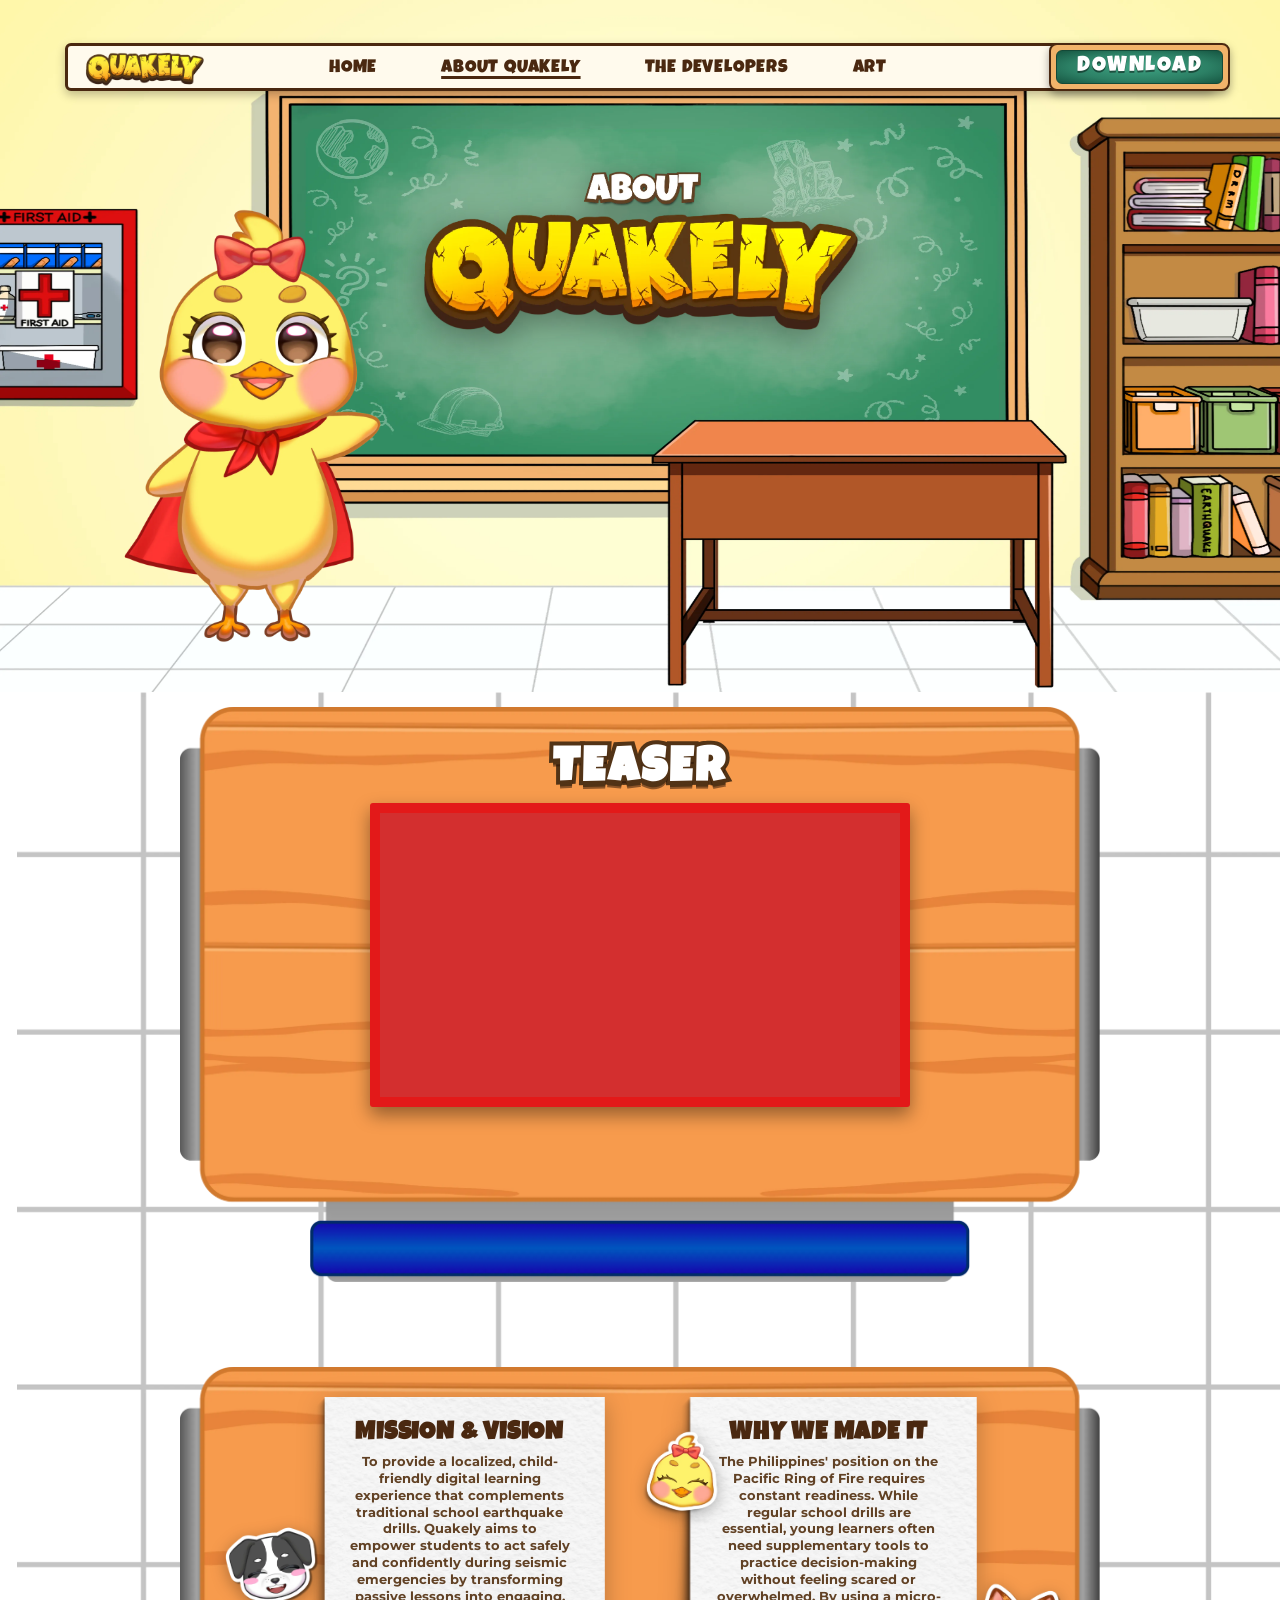
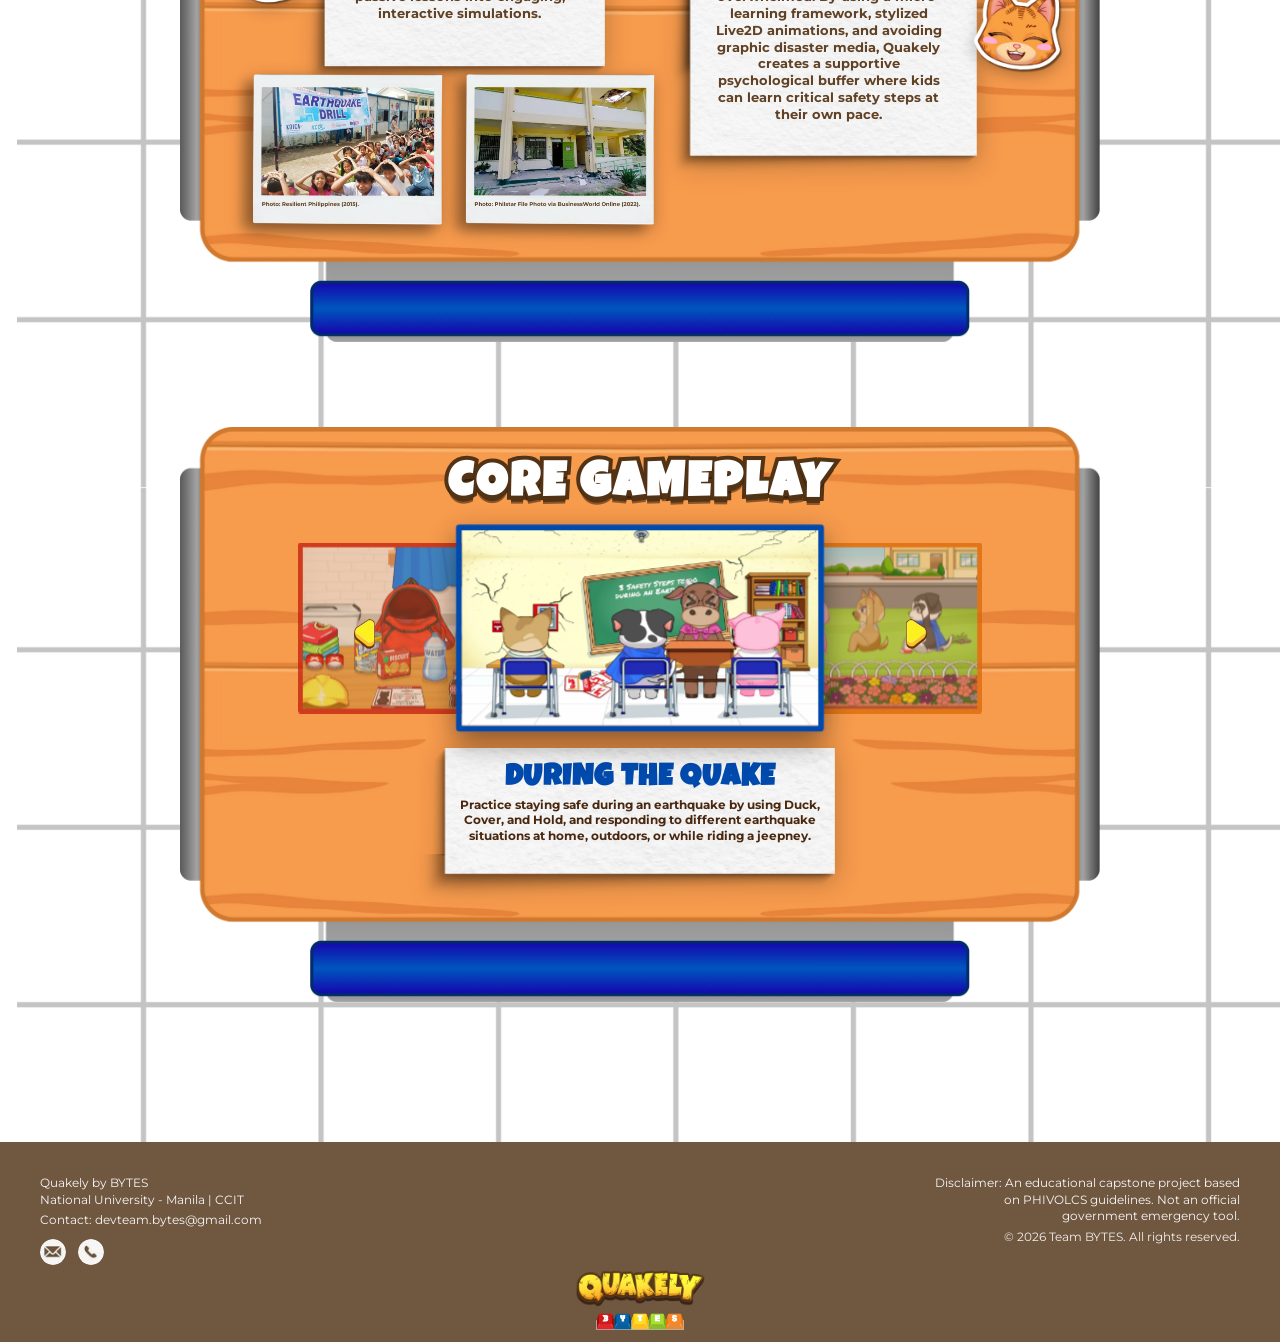
==== commit d5401ac1: "fixed responsiveness, adjusted download info and changed Chichi gif to static webp" ====
--- a/Quakely_Turnover/about.html
+++ b/Quakely_Turnover/about.html
@@ -210,7 +210,7 @@
           />
           <img
             class="hero-chick-gif desktop-only"
-            src="About Assets/chichi_point_talk.gif"
+            src="About Assets/chichi_point_talk.webp"
             alt="Chichi talking"
             width="720"
             height="1280"
--- a/Quakely_Turnover/styles/about.css
+++ b/Quakely_Turnover/styles/about.css
@@ -39,14 +39,14 @@
 /* TOP SECTION */
 .section-art {
   position: relative;
-  width: 100%; /* Changed from 105% to eliminate horizontal scroll */
-  aspect-ratio: 16 / 9; /* Locks container proportions to background artwork */
+  width: 100%;
+  aspect-ratio: 16 / 9;
   height: auto;
   min-height: auto;
   background-image: url("../About Assets/ABT FULL ART 4.webp");
   background-position: center top;
   background-repeat: no-repeat;
-  background-size: 100% 100%; /* Stretches background 1:1 with container box */
+  background-size: 100% 100%;
   display: flex;
   flex-direction: column;
   align-items: center;
@@ -65,11 +65,7 @@
 /* ABT LOGO */
 .hero-abt-logo {
   position: absolute;
-  top: clamp(
-    280px,
-    34vw,
-    420px
-  ); /* Scales dynamically with viewport width changes */
+  top: clamp(280px, 34vw, 420px);
   left: 50%;
   transform: translate(-50%, -50%);
   width: clamp(240px, 32vw, 500px);
@@ -82,11 +78,11 @@
 
 .hero-chick-gif {
   position: absolute;
-  bottom: 5%; /* Locks feet directly to the white tile seam */
-  left: 11%; /* Horizontal placement */
-  width: 25%; /* Scales fluidly with container width */
-  max-width: 420px; /* Prevents oversized sprite on 4K/wide PC screens */
-  min-width: 220px; /* Prevents shrinking too small on 13" MacBooks */
+  bottom: 5%;
+  left: 11%;
+  width: 25%;
+  max-width: 420px;
+  min-width: 220px;
   height: auto;
   z-index: 5;
   transform: none;
@@ -161,7 +157,6 @@
   text-underline-offset: 4px;
 }
 
-/* Target only text links so the download button is not affected */
 .nav-links > li > a:hover,
 .nav-links a:not(.btn-download):hover {
   opacity: 0.8;
@@ -188,7 +183,6 @@
     box-shadow 0.2s ease;
 }
 
-/* Maintain full opacity, brightness lift, and layout alignment without shifting transform */
 .btn-download:hover,
 .btn-download:hover span {
   opacity: 1 !important;
@@ -537,7 +531,7 @@
   transition: all 0.4s cubic-bezier(0.25, 1, 0.5, 1);
   cursor: pointer;
   user-select: none;
-  will-change: transform; /* Added for GPU optimization[cite: 7] */
+  will-change: transform;
 }
 
 .carousel-card img {
@@ -558,21 +552,21 @@
 }
 
 .carousel-card.active {
-  transform: translate3d(0, 0, 0) scale(1.15); /* Updated to translate3d[cite: 7] */
+  transform: translate3d(0, 0, 0) scale(1.15);
   z-index: 5;
   opacity: 1;
   box-shadow: 0 10px 25px rgba(0, 0, 0, 0.45);
 }
 
 .carousel-card.prev {
-  transform: translate3d(-240px, 0, 0) scale(0.99); /* Updated to translate3d[cite: 7] */
+  transform: translate3d(-240px, 0, 0) scale(0.99);
   z-index: 2;
   opacity: 0.75;
   filter: brightness(0.9);
 }
 
 .carousel-card.next {
-  transform: translate3d(240px, 0, 0) scale(0.99); /* Updated to translate3d[cite: 7] */
+  transform: translate3d(240px, 0, 0) scale(0.99);
   z-index: 2;
   opacity: 0.75;
   filter: brightness(0.9);
@@ -965,9 +959,7 @@
 
 /* MOBILE */
 @media (max-width: 600px) {
-  /* HEADER & FOOTER */
   @media (max-width: 768px) {
-    /* 1. Navbar Accordion Setup */
     .navbar {
       position: relative !important;
       width: 90% !important;
@@ -1082,22 +1074,16 @@
   }
   .hero-chick-gif {
     position: absolute;
-    width: 42%; /* Fits mobile screens proportionally */
-    max-width: 240px; /* Keeps it bounded on larger mobile devices */
-    min-width: 150px; /* Prevents shrinking too much on small phones */
-    height: auto !important; /* Overrides fixed heights to preserve original proportions */
-    object-fit: contain !important; /* Prevents any image stretching or cropping */
-    bottom: 8% !important; /* Aligns feet with the floor line on mobile */
-    left: 0; /* Adjusts horizontal positioning */
-    transform: none; /* Removes hardcoded scale/translate distortions */
-  }
-
-  /* NOTE: the rules below were previously leaking outside this mobile
-     media query (a closing brace was placed too early), which caused
-     the fixed-height, cropped table/chair image sizing meant for phones
-     to incorrectly apply on tablet and desktop too. They are now
-     correctly scoped to mobile only (max-width: 600px), matching their
-     original intent and leaving mobile display unchanged. */
+    width: 42%;
+    max-width: 240px;
+    min-width: 150px;
+    height: auto !important;
+    object-fit: contain !important;
+    bottom: 8% !important;
+    left: 0;
+    transform: none;
+  }
+
   .floor-section {
     width: 100%;
     background-position: center top;
@@ -1106,10 +1092,10 @@
   .section-board-title {
     font-size: 24px;
     margin-bottom: 5px;
-    -webkit-text-stroke: 5px #523316; /* Thinner stroke for mobile */
+    -webkit-text-stroke: 5px #523316;
     text-shadow:
       0 1px 0 #523316,
-      0 2px 0 rgba(34, 14, 3, 0.5); /* Scaled-down shadow for mobile */
+      0 2px 0 rgba(34, 14, 3, 0.5);
   }
   .title-teaser {
     position: relative;
@@ -1284,6 +1270,163 @@
   }
 }
 
+/* TABLET-TO-PHONE RANGE  */
+@media (min-width: 601px) and (max-width: 900px) {
+  .table-board-unit {
+    max-width: 560px;
+  }
+
+  .section-board-title {
+    font-size: 24px;
+    margin-top: -20px;
+    margin-bottom: 5px;
+    -webkit-text-stroke: 5px #523316;
+    text-shadow:
+      0 1px 0 #523316,
+      0 2px 0 rgba(34, 14, 3, 0.5);
+  }
+  .red-video-container {
+    width: 95%;
+    margin-top: 20px;
+    max-width: 85%;
+  }
+
+  .table-chair-bg {
+    height: 420px;
+    object-fit: cover;
+    object-position: center top;
+    border-radius: 10px;
+  }
+  .floor-section .table-board-unit:nth-of-type(2) .table-chair-bg {
+    height: 450px;
+  }
+
+  .papers-layout-wrapper {
+    flex-direction: row;
+    gap: 6px;
+    transform: none;
+    margin-top: 10px;
+    align-items: flex-start;
+    padding-bottom: 120px;
+  }
+  .left-paper-column,
+  .right-paper-column {
+    width: 50%;
+    transform: none;
+    position: static;
+  }
+  .paper-short-img,
+  .paper-long-img {
+    height: 230px;
+    object-fit: fill;
+  }
+  .paper-heading {
+    font-size: 13px;
+    margin-bottom: 2px;
+    text-align: center;
+  }
+  .paper-text {
+    font-size: 8px;
+    line-height: 1;
+    width: 95%;
+    margin: 0 auto;
+    text-align: center;
+  }
+  .overlay-left,
+  .overlay-right {
+    padding: 15px 10px 5px 15px;
+  }
+
+  .polaroids-row {
+    position: absolute;
+    top: 220px;
+    left: 0;
+    width: 100%;
+    display: flex;
+    flex-direction: row;
+    align-items: center;
+    justify-content: center;
+    gap: 5px;
+  }
+  .polaroids-row img {
+    height: 140px;
+    width: auto;
+    transform: rotate(-2deg);
+  }
+
+  .sticker-paopao {
+    width: 45px;
+    top: -10px;
+    left: -10px;
+  }
+  .sticker-chichi {
+    width: 45px;
+    top: -10px;
+    left: auto;
+    right: -18px;
+    transform: none;
+  }
+  .sticker-ningning {
+    width: 45px;
+    bottom: auto;
+    top: 190px;
+    right: -5px;
+  }
+
+  .gameplay-carousel-container {
+    padding-bottom: 30px;
+    transform: none;
+    margin-top: 10px;
+  }
+  .carousel-card {
+    width: 55%;
+  }
+  .carousel-card.prev {
+    transform: translateX(-35%) scale(0.85);
+    margin-top: -20px;
+  }
+  .carousel-card.next {
+    transform: translateX(35%) scale(0.85);
+    margin-top: -20px;
+  }
+  .carousel-card.active {
+    margin-top: -30px !important;
+  }
+  .carousel-btn {
+    transform: translateY(-50%) scale(0.8) !important;
+  }
+  .carousel-btn.btn-prev {
+    left: 25px;
+  }
+  .carousel-btn.btn-next {
+    right: 25px;
+  }
+  .gameplay-paper-wrapper {
+    margin-top: -20px;
+    transform: translateY(-11%) scale(0.8);
+  }
+  .gameplay-title {
+    font-size: clamp(12px, 3.8vw, 16px) !important;
+    text-align: center !important;
+  }
+  .gameplay-desc {
+    font-size: clamp(9px, 5vw, 10px) !important;
+    line-height: 1.25 !important;
+    text-align: center !important;
+  }
+  .gameplay-text-overlay {
+    top: -8px !important;
+    width: 95% !important;
+    max-width: 100% !important;
+    margin: 0 auto !important;
+    left: 53% !important;
+    transform: translateX(-50%) !important;
+    padding: 8px 10px !important;
+    box-sizing: border-box !important;
+    text-align: center !important;
+  }
+}
+
 .mobile-only {
   display: none;
 }
@@ -1300,7 +1443,7 @@
     aspect-ratio: 16 / 9;
     height: auto;
     min-height: auto;
-    max-height: none; /* Prevents viewport height caps from shifting artwork */
+    max-height: none;
     background-size: 100% 100%;
     background-position: center top;
     background-repeat: no-repeat;
@@ -1308,7 +1451,7 @@
 
   .hero-chick-gif {
     position: absolute;
-    bottom: 7%; /* Keeps feet anchored to tile seam on PC & Mac */
+    bottom: 7%;
     left: 11%;
     width: 22%;
     max-width: 390px;
@@ -1339,7 +1482,6 @@
     margin-top: 10px;
   }
 
-  /* Middle Papers & Polaroids Layout scaling */
   .papers-layout-wrapper {
     max-width: 760px;
     gap: 20px;
@@ -1438,7 +1580,6 @@
   }
 }
 
-/* NAVBAR: laptop-range scaling (matches about/art/devs pages) */
 @media screen and (min-width: 1025px) and (max-width: 1366px),
   screen and (width: 1280px) and (height: 800px) {
   .navbar {
@@ -1459,14 +1600,11 @@
     padding: 5px 20px;
   }
 }
-/* MOBILE NAVBAR + BURGER DROPDOWN: match index.css exactly (phones only).
-   Placed last, with !important, to override the earlier mobile navbar rules. */
+/* MOBILE NAVBAR + BURGER DROPDOWN */
 @media (max-width: 600px) {
   .navbar {
     position: relative !important;
-    /* -12px matches index.css, plus -20px because the About hero has
-       40px top padding on phones vs 20px on Home. Using top (not margin)
-       so the hero content below doesn't move. */
+
     top: -32px !important;
     width: calc(100% - 48px) !important;
     max-width: 1380px !important;
@@ -1481,7 +1619,6 @@
     z-index: 200 !important;
   }
 
-  /* Logo: same fluid size/offset as index.css, and stays put when the menu opens */
   .nav-logo {
     position: relative !important;
     left: 0 !important;
@@ -1506,7 +1643,7 @@
     z-index: 202 !important;
   }
 
-  /* Open state: bar keeps its height so the logo doesn't move */
+  /* Open state */
   .navbar.resp-open {
     height: auto !important;
     min-height: 52px !important;
@@ -1514,7 +1651,7 @@
     padding: 0 20px !important;
   }
 
-  /* Dropdown panel: overlays the bar, exactly like index.css */
+  /* Dropdown panel*/
   .navbar.resp-open .nav-links {
     display: flex !important;
     position: absolute !important;
@@ -1565,3 +1702,50 @@
     padding: 8px 32px !important;
   }
 }
+
+@media screen and (min-width: 1025px) and (max-width: 1366px) {
+  .nav-links {
+    gap: clamp(48px, calc(48px + (100vw - 1025px) * 0.0625), 64px);
+  }
+}
+@media screen and (min-width: 1367px) {
+  .nav-links {
+    gap: 100px;
+  }
+}
+
+.hero-chick-gif {
+  --chichi-scale: 1.25;
+  --chichi-shift: -8%;
+  scale: var(--chichi-scale);
+  translate: var(--chichi-shift) 0;
+  transform-origin: 52% 100%;
+}
+
+@media screen and (min-width: 1774px) {
+  .hero-chick-gif {
+    max-width: none;
+  }
+}
+
+@media (max-width: 600px) {
+  .hero-chick-gif {
+    --chichi-shift: -3%;
+  }
+  .hero-abt-logo {
+    width: 54% !important;
+  }
+}
+
+@media screen and (min-width: 901px) and (max-width: 1024px) {
+  .hero-abt-logo {
+    top: 21.5vw;
+  }
+}
+
+@media screen and (min-width: 1025px) {
+  .hero-abt-logo {
+    width: 35%;
+    max-width: none;
+  }
+}
